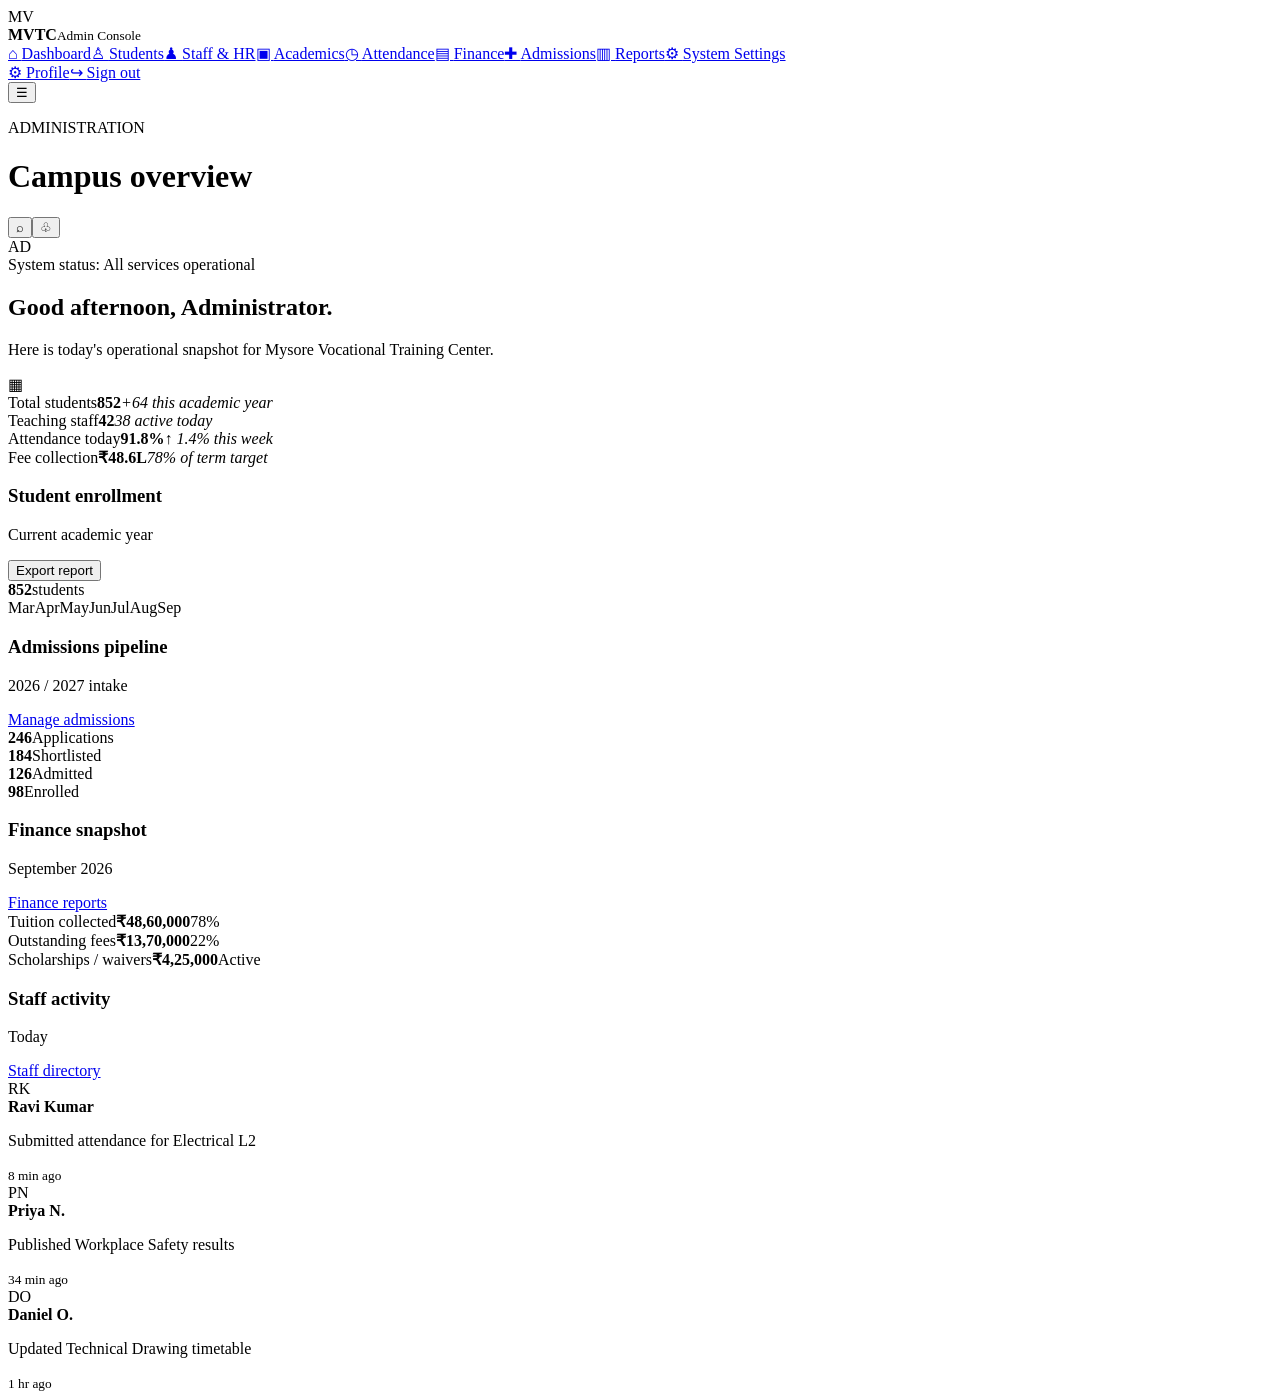
==== admin.html @ 393bffbe "Add files via upload" ====
<!DOCTYPE html><html lang="en"><head><meta charset="UTF-8"><meta name="viewport" content="width=device-width,initial-scale=1"><title>Admin Console | MVTC</title><link rel="stylesheet" href="assets/style.css"></head>
<body><div class="app"><aside class="sidebar"><div class="side-brand"><div class="brand-mark small">MV</div><div><b>MVTC</b><small>Admin Console</small></div></div><nav><a class="active" href="admin.html">⌂ <span>Dashboard</span></a><a href="#students">♙ <span>Students</span></a><a href="#staff">♟ <span>Staff & HR</span></a><a href="#academics">▣ <span>Academics</span></a><a href="#attendance">◷ <span>Attendance</span></a><a href="#finance">▤ <span>Finance</span></a><a href="#admissions">✚ <span>Admissions</span></a><a href="#reports">▥ <span>Reports</span></a><a href="#settings">⚙ <span>System Settings</span></a></nav><div class="side-bottom"><a href="#profile">⚙ <span>Profile</span></a><a href="index.html" class="logout">↪ <span>Sign out</span></a></div></aside>
<main class="main"><header class="topbar"><div><button class="mobile-menu">☰</button><p class="eyebrow">ADMINISTRATION</p><h1>Campus overview</h1></div><div class="top-actions"><button class="icon-btn">⌕</button><button class="icon-btn">♧</button><div class="avatar">AD</div></div></header><div class="page">
<div class="welcome-banner admin-banner"><div><span class="pill light">System status: All services operational</span><h2>Good afternoon, Administrator.</h2><p>Here is today's operational snapshot for Mysore Vocational Training Center.</p></div><div class="banner-art">▦</div></div>
<div class="grid stats"><div class="stat"><span>Total students</span><b>852</b><em class="up">+64 this academic year</em></div><div class="stat"><span>Teaching staff</span><b>42</b><em>38 active today</em></div><div class="stat"><span>Attendance today</span><b>91.8%</b><em class="up">↑ 1.4% this week</em></div><div class="stat"><span>Fee collection</span><b>₹48.6L</b><em>78% of term target</em></div></div>
<div class="content-grid"><section class="panel" id="students"><div class="panel-title"><div><h3>Student enrollment</h3><p>Current academic year</p></div><button class="secondary">Export report</button></div><div class="chart"><div class="chart-value"><b>852</b><span>students</span></div><div class="bars"><i style="height:48%"></i><i style="height:56%"></i><i style="height:62%"></i><i style="height:70%"></i><i style="height:74%"></i><i style="height:82%"></i><i style="height:91%"></i></div><div class="months"><span>Mar</span><span>Apr</span><span>May</span><span>Jun</span><span>Jul</span><span>Aug</span><span>Sep</span></div></div></section>
<section class="panel" id="admissions"><div class="panel-title"><div><h3>Admissions pipeline</h3><p>2026 / 2027 intake</p></div><a href="#">Manage admissions</a></div><div class="pipeline"><div><b>246</b><span>Applications</span></div><div><b>184</b><span>Shortlisted</span></div><div><b>126</b><span>Admitted</span></div><div><b>98</b><span>Enrolled</span></div></div><div class="progress"><i style="width:80%"></i></div></section></div>
<div class="content-grid"><section class="panel" id="finance"><div class="panel-title"><div><h3>Finance snapshot</h3><p>September 2026</p></div><a href="#">Finance reports</a></div><div class="finance-row"><span>Tuition collected</span><b>₹48,60,000</b><label class="tag green">78%</label></div><div class="finance-row"><span>Outstanding fees</span><b>₹13,70,000</b><label class="tag orange">22%</label></div><div class="finance-row"><span>Scholarships / waivers</span><b>₹4,25,000</b><label class="tag blue">Active</label></div></section>
<section class="panel" id="staff"><div class="panel-title"><div><h3>Staff activity</h3><p>Today</p></div><a href="#">Staff directory</a></div><div class="activity"><span class="avatar mini">RK</span><div><b>Ravi Kumar</b><p>Submitted attendance for Electrical L2</p><small>8 min ago</small></div></div><div class="activity"><span class="avatar mini">PN</span><div><b>Priya N.</b><p>Published Workplace Safety results</p><small>34 min ago</small></div></div><div class="activity"><span class="avatar mini">DO</span><div><b>Daniel O.</b><p>Updated Technical Drawing timetable</p><small>1 hr ago</small></div></div></section></div>
</div></main></div></body></html>
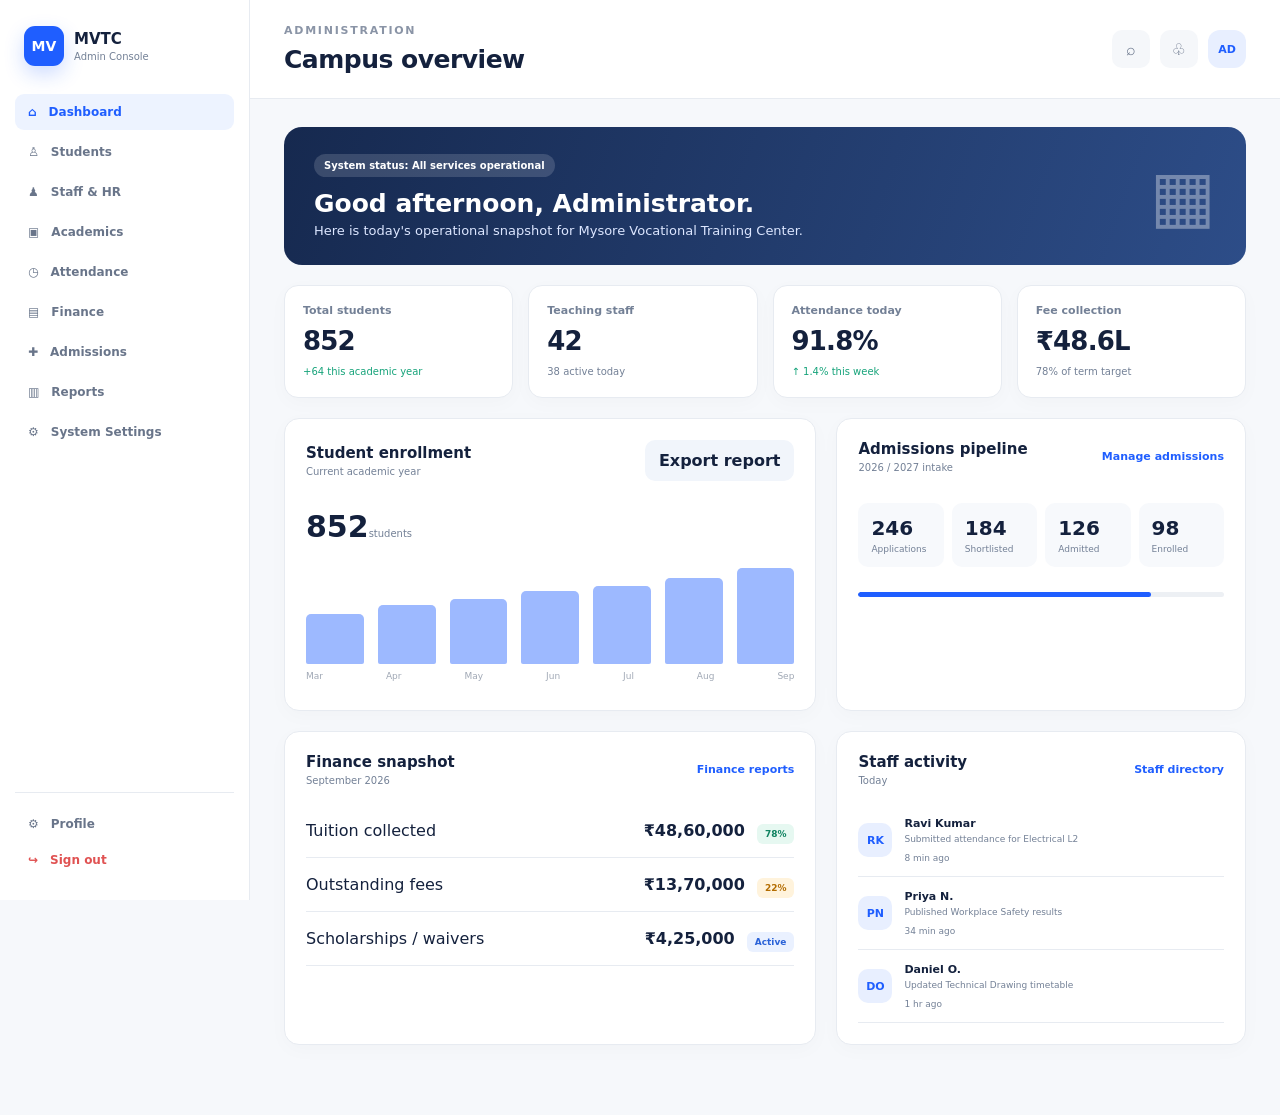
==== commit f8c0a477: "Update admin.html" ====
--- a/admin.html
+++ b/admin.html
@@ -1,4 +1,4 @@
-<!DOCTYPE html><html lang="en"><head><meta charset="UTF-8"><meta name="viewport" content="width=device-width,initial-scale=1"><title>Admin Console | MVTC</title><link rel="stylesheet" href="assets/style.css"></head>
+<!DOCTYPE html><html lang="en"><head><meta charset="UTF-8"><meta name="viewport" content="width=device-width,initial-scale=1"><title>Admin Console | MVTC</title><link rel="stylesheet" href="style.css"></head>
 <body><div class="app"><aside class="sidebar"><div class="side-brand"><div class="brand-mark small">MV</div><div><b>MVTC</b><small>Admin Console</small></div></div><nav><a class="active" href="admin.html">⌂ <span>Dashboard</span></a><a href="#students">♙ <span>Students</span></a><a href="#staff">♟ <span>Staff & HR</span></a><a href="#academics">▣ <span>Academics</span></a><a href="#attendance">◷ <span>Attendance</span></a><a href="#finance">▤ <span>Finance</span></a><a href="#admissions">✚ <span>Admissions</span></a><a href="#reports">▥ <span>Reports</span></a><a href="#settings">⚙ <span>System Settings</span></a></nav><div class="side-bottom"><a href="#profile">⚙ <span>Profile</span></a><a href="index.html" class="logout">↪ <span>Sign out</span></a></div></aside>
 <main class="main"><header class="topbar"><div><button class="mobile-menu">☰</button><p class="eyebrow">ADMINISTRATION</p><h1>Campus overview</h1></div><div class="top-actions"><button class="icon-btn">⌕</button><button class="icon-btn">♧</button><div class="avatar">AD</div></div></header><div class="page">
 <div class="welcome-banner admin-banner"><div><span class="pill light">System status: All services operational</span><h2>Good afternoon, Administrator.</h2><p>Here is today's operational snapshot for Mysore Vocational Training Center.</p></div><div class="banner-art">▦</div></div>
--- a/style.css
+++ b/style.css
@@ -0,0 +1 @@
+:root{--ink:#14213d;--muted:#738096;--line:#e7ebf1;--bg:#f6f8fb;--white:#fff;--primary:#1f5eff;--green:#16a37a;--orange:#f59e0b;--purple:#7c5cff;--shadow:0 14px 40px rgba(20,33,61,.07);font-family:Inter,ui-sans-serif,system-ui,-apple-system,BlinkMacSystemFont,"Segoe UI",sans-serif}*{box-sizing:border-box}body{margin:0;color:var(--ink);background:var(--bg)}button,input{font:inherit}a{text-decoration:none;color:var(--primary)}.muted{color:var(--muted);line-height:1.6}.eyebrow{font-size:11px;letter-spacing:.16em;font-weight:800;color:#8a94a6;margin:0 0 8px}.brand-mark{width:48px;height:48px;border-radius:14px;background:var(--primary);color:white;display:grid;place-items:center;font-weight:900;font-size:17px;box-shadow:0 8px 20px rgba(31,94,255,.22)}.brand-mark.small{width:40px;height:40px;border-radius:11px;font-size:14px}.login-page{min-height:100vh;background:linear-gradient(135deg,#eef4ff,#f8fafc)}.login-shell{min-height:100vh;display:grid;grid-template-columns:1fr 520px;max-width:1320px;margin:auto}.login-brand{padding:11vh 8vw;display:flex;flex-direction:column;justify-content:center}.login-brand h1{font-size:clamp(42px,5vw,72px);line-height:1.02;letter-spacing:-.05em;margin:18px 0}.login-brand h1 span{color:var(--primary)}.login-brand>.muted{max-width:530px;font-size:16px}.login-stats{display:flex;gap:50px;margin-top:50px}.login-stats div{display:grid;gap:4px}.login-stats b{font-size:25px}.login-stats span{font-size:12px;color:var(--muted)}.login-card{align-self:center;background:#fff;border:1px solid var(--line);border-radius:26px;padding:38px;box-shadow:var(--shadow);margin:30px}.card-head{display:flex;align-items:center;gap:8px;color:#647084;font-size:12px;font-weight:700;margin-bottom:28px}.status-dot{width:8px;height:8px;border-radius:50%;background:var(--green)}.login-card h2{font-size:30px;margin:0 0 5px}.role-tabs{display:grid;grid-template-columns:repeat(3,1fr);gap:8px;margin:25px 0}.role{border:1px solid var(--line);background:#fff;border-radius:12px;padding:12px;text-align:left;cursor:pointer}.role strong,.role small{display:block}.role small{color:var(--muted);font-size:10px;margin-top:4px}.role.active{border-color:#b8ccff;background:#f3f7ff;box-shadow:inset 0 0 0 1px #b8ccff}.login-card form{display:grid;gap:17px}.login-card label{font-size:12px;font-weight:800}.login-card input:not([type=checkbox]){width:100%;padding:14px 15px;border:1px solid #dfe4ec;border-radius:11px;margin-top:7px;outline:none}.login-card input:focus{border-color:#8eb0ff;box-shadow:0 0 0 3px #eaf0ff}.password{position:relative}.password input{padding-right:60px!important}.password button{position:absolute;right:10px;top:11px;border:0;background:transparent;color:var(--primary);font-size:11px;font-weight:800;cursor:pointer}.form-row{display:flex;justify-content:space-between;align-items:center;font-size:11px}.check{font-weight:600!important;color:var(--muted)}.check input{margin-right:5px}.primary,.secondary,.icon-btn,.link-btn{border:0;cursor:pointer}.primary{background:var(--primary);color:#fff;border-radius:11px;padding:14px 18px;font-weight:800}.primary.full{width:100%;display:flex;justify-content:center;gap:12px}.secondary{background:#f1f5fb;color:var(--ink);border-radius:10px;padding:11px 14px;font-weight:800}.demo-note{font-size:10px;color:#9aa3b2;text-align:center;margin:20px 0 0}.app{display:flex;min-height:100vh}.sidebar{width:250px;background:#fff;border-right:1px solid var(--line);padding:22px 15px;position:fixed;inset:0 auto 0 0;display:flex;flex-direction:column;z-index:5}.side-brand{display:flex;align-items:center;gap:10px;padding:4px 9px 28px}.side-brand b,.side-brand small{display:block}.side-brand b{font-size:15px}.side-brand small{font-size:10px;color:var(--muted);margin-top:3px}nav{display:grid;gap:4px}nav a,.side-bottom a{padding:11px 13px;border-radius:9px;color:#69758a;font-size:12px;font-weight:700;display:flex;gap:12px;align-items:center}nav a.active,nav a:hover{background:#edf3ff;color:var(--primary)}.side-bottom{margin-top:auto;border-top:1px solid var(--line);padding-top:13px}.logout{color:#e05252!important}.main{margin-left:250px;width:calc(100% - 250px)}.topbar{background:#fff;border-bottom:1px solid var(--line);padding:24px 34px;display:flex;justify-content:space-between;align-items:center}.topbar h1{font-size:25px;margin:0;letter-spacing:-.02em}.top-actions{display:flex;align-items:center;gap:10px}.icon-btn{width:38px;height:38px;border-radius:10px;background:#f5f7fa;color:#68748a}.avatar{width:38px;height:38px;border-radius:12px;background:#e8efff;color:var(--primary);display:grid;place-items:center;font-size:11px;font-weight:900}.avatar.mini{width:34px;height:34px;border-radius:10px}.mobile-menu{display:none}.page{padding:28px 34px 50px;max-width:1450px}.welcome-banner{background:linear-gradient(110deg,#1857e8,#4b7dff);color:white;border-radius:18px;padding:27px 30px;display:flex;justify-content:space-between;align-items:center;margin-bottom:20px}.admin-banner{background:linear-gradient(110deg,#16294f,#2d4d88)}.welcome-banner h2{margin:12px 0 5px;font-size:25px}.welcome-banner p{margin:0;color:#dce6ff;font-size:13px}.banner-art{font-size:70px;opacity:.35}.pill{display:inline-block;padding:6px 10px;border-radius:20px;font-size:10px;font-weight:800}.pill.light{background:rgba(255,255,255,.15);color:white}.grid{display:grid;gap:15px}.stats{grid-template-columns:repeat(4,1fr);margin-bottom:20px}.stat{background:#fff;border:1px solid var(--line);border-radius:14px;padding:18px;box-shadow:0 5px 20px rgba(20,33,61,.025)}.stat span{display:block;color:var(--muted);font-size:11px;font-weight:700}.stat b{display:block;font-size:26px;margin:9px 0 4px;letter-spacing:-.03em}.stat b small{font-size:13px;color:var(--muted)}.stat em{font-size:10px;color:var(--muted);font-style:normal}.up{color:var(--green)!important}.warn{color:var(--orange)!important}.content-grid{display:grid;grid-template-columns:1.3fr 1fr;gap:20px;margin-bottom:20px}.panel{background:#fff;border:1px solid var(--line);border-radius:15px;padding:21px;box-shadow:0 5px 20px rgba(20,33,61,.025)}.panel-title{display:flex;justify-content:space-between;align-items:center;margin-bottom:18px}.panel-title h3{font-size:15px;margin:0}.panel-title p{font-size:10px;color:var(--muted);margin:4px 0 0}.panel-title a{font-size:11px;font-weight:800}.timeline>div{display:grid;grid-template-columns:58px 12px 1fr;gap:10px;min-height:74px}.timeline time{font-size:10px;color:var(--muted);padding-top:4px}.timeline .line{width:2px;background:#dfe6f0;position:relative}.timeline .line:before{content:"";position:absolute;top:2px;left:-4px;width:8px;height:8px;background:var(--primary);border-radius:50%}.timeline article{border-bottom:1px solid var(--line);padding-bottom:15px;position:relative}.timeline article b,.timeline article small{display:block}.timeline article b{font-size:12px}.timeline article small{font-size:10px;color:var(--muted);margin-top:4px}.tag{display:inline-block;padding:5px 8px;border-radius:6px;font-size:9px;font-weight:800;margin-top:7px}.tag.green{background:#e6f8f1;color:#108361}.tag.blue{background:#eaf1ff;color:#2a62d8}.tag.orange{background:#fff3dc;color:#b46d00}.notice{display:flex;gap:12px;padding:13px 0;border-bottom:1px solid var(--line)}.notice:last-child{border:0}.notice-icon{width:28px;height:28px;flex:none;border-radius:8px;background:#edf3ff;color:var(--primary);display:grid;place-items:center;font-weight:900}.notice b,.notice p,.notice small{display:block}.notice b{font-size:11px}.notice p{font-size:10px;color:#667287;margin:4px 0}.notice small{font-size:9px;color:#9aa3b2}.course{display:grid;grid-template-columns:38px 1fr 38px;gap:12px;align-items:center;padding:10px 0;border-bottom:1px solid var(--line)}.course:last-child{border:0}.course-icon{width:38px;height:38px;border-radius:10px;display:grid;place-items:center;font-size:10px;font-weight:900}.course-icon.blue{background:#eaf1ff;color:#2a62d8}.course-icon.purple{background:#f0ebff;color:#7254d6}.course-icon.orange{background:#fff0d9;color:#bc7500}.course b,.course small{display:block}.course b{font-size:11px}.course small{font-size:9px;color:var(--muted);margin:4px 0}.course strong{font-size:10px}.progress{height:5px;background:#edf0f4;border-radius:10px;overflow:hidden}.progress i{display:block;height:100%;background:var(--primary);border-radius:10px}table{width:100%;border-collapse:collapse}th{text-align:left;font-size:9px;color:#98a1af;text-transform:uppercase;letter-spacing:.06em;padding:10px 8px;border-bottom:1px solid var(--line)}td{font-size:10px;padding:12px 8px;border-bottom:1px solid var(--line)}td b,td small{display:block}td small{color:var(--muted);margin-top:3px}.big-number{font-size:40px;font-weight:900}.big-number span{font-size:10px;color:var(--muted);font-weight:600}.mini-bars{height:100px;display:flex;align-items:end;gap:10px;padding:10px 0}.mini-bars i,.bars i{display:block;background:#9db9ff;border-radius:5px 5px 2px 2px;flex:1}.task,.finance-row,.activity{display:flex;align-items:center;gap:12px;padding:13px 0;border-bottom:1px solid var(--line)}.task>div,.activity>div{flex:1}.task b,.task small,.activity b,.activity p,.activity small{display:block}.task b,.activity b{font-size:11px}.task small,.activity p,.activity small{font-size:9px;color:var(--muted);margin-top:4px}.link-btn{background:none;color:var(--primary);font-size:10px;font-weight:800}.chart{height:190px;position:relative;padding-top:10px}.chart-value b{font-size:30px}.chart-value span{font-size:10px;color:var(--muted)}.bars{height:105px;display:flex;gap:14px;align-items:end;margin-top:15px}.months{display:flex;justify-content:space-between;color:#a0a8b5;font-size:9px;margin-top:7px}.pipeline{display:grid;grid-template-columns:repeat(4,1fr);gap:8px;margin:30px 0 25px}.pipeline div{background:#f7f9fc;padding:13px;border-radius:10px}.pipeline b,.pipeline span{display:block}.pipeline b{font-size:20px}.pipeline span{font-size:9px;color:var(--muted);margin-top:4px}.finance-row b{margin-left:auto}.activity .avatar{flex:none}@media(max-width:900px){.login-shell{grid-template-columns:1fr}.login-brand{padding:45px 30px 10px}.login-stats{margin-top:25px}.login-card{margin:20px}.sidebar{transform:translateX(-100%);transition:.2s}.sidebar.open{transform:none}.main{margin-left:0;width:100%}.mobile-menu{display:inline-block;background:none;border:0;font-size:20px;margin-right:10px}.topbar{padding:18px 20px}.page{padding:20px}.stats{grid-template-columns:repeat(2,1fr)}.content-grid{grid-template-columns:1fr}}@media(max-width:560px){.login-brand h1{font-size:42px}.login-stats{gap:25px}.role-tabs{grid-template-columns:1fr}.stats{grid-template-columns:1fr}.top-actions .icon-btn{display:none}.topbar h1{font-size:19px}.welcome-banner{padding:22px}.banner-art{display:none}.content-grid{gap:14px}.panel{padding:16px}.pipeline{grid-template-columns:repeat(2,1fr)}}
